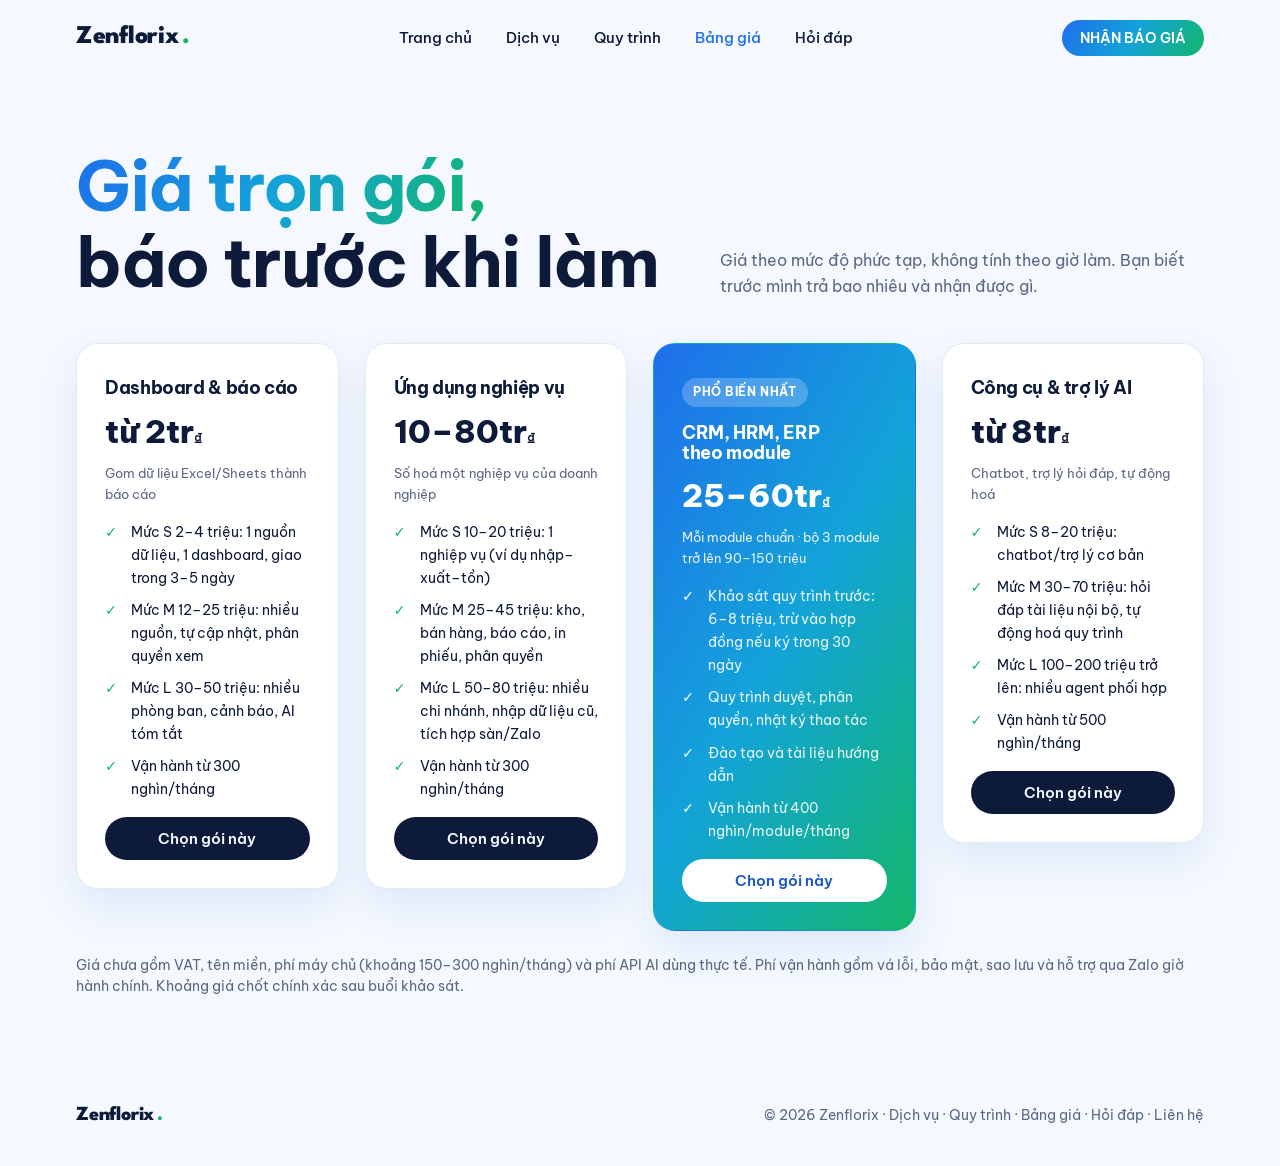
==== bang-gia/index.html @ f081258b "Tách website thành các trang riêng, cập nhật SĐT và email thật Co-Authored-By: Claude Sonnet 5.5 <no" ====
<!doctype html>
<html lang="vi">
<head>
<meta charset="utf-8">
<meta name="viewport" content="width=device-width, initial-scale=1, viewport-fit=cover">
<title>Bảng giá làm phần mềm cho doanh nghiệp, từ 2 triệu | Zenflorix</title>
<meta name="claude:viewport-fit-sides" content="cover">
<meta name="description" content="Bảng giá Zenflorix: dashboard từ 2 triệu, ứng dụng nghiệp vụ 10–80 triệu, CRM/HRM/ERP theo module 25–60 triệu, công cụ AI từ 8 triệu. Báo giá trước khi làm, chưa gồm VAT.">
<meta name="robots" content="index, follow, max-image-preview:large">
<meta name="theme-color" content="#1F6FEB">
<link rel="canonical" href="https://io.zenflorix.com/bang-gia/">
<link rel="icon" href="data:image/svg+xml,%3Csvg xmlns='http://www.w3.org/2000/svg' viewBox='0 0 64 64'%3E%3Cdefs%3E%3ClinearGradient id='g' x1='0' y1='0' x2='1' y2='1'%3E%3Cstop offset='0' stop-color='%231F6FEB'/%3E%3Cstop offset='1' stop-color='%2312B76A'/%3E%3C/linearGradient%3E%3C/defs%3E%3Crect width='64' height='64' rx='14' fill='url(%23g)'/%3E%3Ctext x='32' y='46' font-family='Arial' font-weight='800' font-size='40' text-anchor='middle' fill='white'%3EZ%3C/text%3E%3C/svg%3E">
<meta property="og:type" content="website">
<meta property="og:locale" content="vi_VN">
<meta property="og:site_name" content="Zenflorix">
<meta property="og:title" content="Bảng giá làm phần mềm cho doanh nghiệp, từ 2 triệu | Zenflorix">
<meta property="og:description" content="Bảng giá Zenflorix: dashboard từ 2 triệu, ứng dụng nghiệp vụ 10–80 triệu, CRM/HRM/ERP theo module 25–60 triệu, công cụ AI từ 8 triệu. Báo giá trước khi làm, chưa gồm VAT.">
<meta property="og:url" content="https://io.zenflorix.com/bang-gia/">
<meta property="og:image" content="https://io.zenflorix.com/zenflorix-logo.png">
<meta name="twitter:card" content="summary">
<meta name="twitter:title" content="Bảng giá làm phần mềm cho doanh nghiệp, từ 2 triệu | Zenflorix">
<meta name="twitter:description" content="Bảng giá Zenflorix: dashboard từ 2 triệu, ứng dụng nghiệp vụ 10–80 triệu, CRM/HRM/ERP theo module 25–60 triệu, công cụ AI từ 8 triệu. Báo giá trước khi làm, chưa gồm VAT.">
<meta name="twitter:image" content="https://io.zenflorix.com/zenflorix-logo.png">
<script type="application/ld+json">{"@context": "https://schema.org", "@type": "Organization", "name": "Zenflorix", "legalName": "Công ty TNHH Zenflorix", "url": "https://io.zenflorix.com/", "logo": "https://io.zenflorix.com/zenflorix-logo.png", "email": "zenflorix@gmail.com", "telephone": "+84989986590", "address": {"@type": "PostalAddress", "addressLocality": "Hà Nội", "addressCountry": "VN"}, "contactPoint": {"@type": "ContactPoint", "contactType": "sales", "telephone": "+84989986590", "email": "zenflorix@gmail.com", "areaServed": "VN", "availableLanguage": "Vietnamese"}}</script>
<script type="application/ld+json">{"@context": "https://schema.org", "@type": "BreadcrumbList", "itemListElement": [{"@type": "ListItem", "position": 1, "name": "Trang chủ", "item": "https://io.zenflorix.com/"}, {"@type": "ListItem", "position": 2, "name": "Bảng giá", "item": "https://io.zenflorix.com/bang-gia/"}]}</script>
<link rel="preconnect" href="https://fonts.googleapis.com">
<link rel="preconnect" href="https://fonts.gstatic.com" crossorigin>
<link rel="stylesheet" href="https://fonts.googleapis.com/css2?family=Be+Vietnam+Pro:wght@400;500;600;700;800&family=League+Spartan:wght@800&display=swap">
<link rel="stylesheet" href="/style.css">
</head>
<body>
<header class="top">
  <div class="wrap">
    <a class="logo" href="/" aria-label="Zenflorix, về trang chủ">Zenflorix<span class="dot">.</span></a>
    <nav class="links" aria-label="Điều hướng chính">
      <a href="/">Trang chủ</a>
      <a href="/dich-vu/">Dịch vụ</a>
      <a href="/quy-trinh/">Quy trình</a>
      <a href="/bang-gia/" class="active" aria-current="page">Bảng giá</a>
      <a href="/hoi-dap/">Hỏi đáp</a>
    </nav>
    <a class="btn btn-brand btn-sm" href="/lien-he/">NHẬN BÁO GIÁ</a>
  </div>
</header>
<main id="top">
  <section id="bang-gia">
    <div class="wrap">
      <div class="head-row">
        <h1 class="big"><span class="o">Giá trọn gói,</span><br>báo trước khi làm</h1>
        <p>Giá theo mức độ phức tạp, không tính theo giờ làm. Bạn biết trước mình trả bao nhiêu và nhận được gì.</p>
      </div>
      <div class="plans">
        <article class="folder plan">
          <h3>Dashboard &amp; báo cáo</h3>
          <div class="price">từ 2tr<small>₫</small></div>
          <div class="meta">Gom dữ liệu Excel/Sheets thành báo cáo</div>
          <ul><li>Mức S 2–4 triệu: 1 nguồn dữ liệu, 1 dashboard, giao trong 3–5 ngày</li><li>Mức M 12–25 triệu: nhiều nguồn, tự cập nhật, phân quyền xem</li><li>Mức L 30–50 triệu: nhiều phòng ban, cảnh báo, AI tóm tắt</li><li>Vận hành từ 300 nghìn/tháng</li></ul>
          <a class="btn btn-dark" href="/lien-he/">Chọn gói này</a>
        </article>
        <article class="folder plan">
          <h3>Ứng dụng nghiệp vụ</h3>
          <div class="price">10–80tr<small>₫</small></div>
          <div class="meta">Số hoá một nghiệp vụ của doanh nghiệp</div>
          <ul><li>Mức S 10–20 triệu: 1 nghiệp vụ (ví dụ nhập–xuất–tồn)</li><li>Mức M 25–45 triệu: kho, bán hàng, báo cáo, in phiếu, phân quyền</li><li>Mức L 50–80 triệu: nhiều chi nhánh, nhập dữ liệu cũ, tích hợp sàn/Zalo</li><li>Vận hành từ 300 nghìn/tháng</li></ul>
          <a class="btn btn-dark" href="/lien-he/">Chọn gói này</a>
        </article>
        <article class="folder plan hot">
          <span class="tag">Phổ biến nhất</span>
          <h3>CRM, HRM, ERP theo module</h3>
          <div class="price">25–60tr<small>₫</small></div>
          <div class="meta">Mỗi module chuẩn · bộ 3 module trở lên 90–150 triệu</div>
          <ul><li>Khảo sát quy trình trước: 6–8 triệu, trừ vào hợp đồng nếu ký trong 30 ngày</li><li>Quy trình duyệt, phân quyền, nhật ký thao tác</li><li>Đào tạo và tài liệu hướng dẫn</li><li>Vận hành từ 400 nghìn/module/tháng</li></ul>
          <a class="btn" href="/lien-he/">Chọn gói này</a>
        </article>
        <article class="folder plan">
          <h3>Công cụ &amp; trợ lý AI</h3>
          <div class="price">từ 8tr<small>₫</small></div>
          <div class="meta">Chatbot, trợ lý hỏi đáp, tự động hoá</div>
          <ul><li>Mức S 8–20 triệu: chatbot/trợ lý cơ bản</li><li>Mức M 30–70 triệu: hỏi đáp tài liệu nội bộ, tự động hoá quy trình</li><li>Mức L 100–200 triệu trở lên: nhiều agent phối hợp</li><li>Vận hành từ 500 nghìn/tháng</li></ul>
          <a class="btn btn-dark" href="/lien-he/">Chọn gói này</a>
        </article>
      </div>
      <p class="note">Giá chưa gồm VAT, tên miền, phí máy chủ (khoảng 150–300 nghìn/tháng) và phí API AI dùng thực tế. Phí vận hành gồm vá lỗi, bảo mật, sao lưu và hỗ trợ qua Zalo giờ hành chính. Khoảng giá chốt chính xác sau buổi khảo sát.</p>
    </div>
  </section>
</main>

<footer>
  <div class="wrap">
    <span class="logo">Zenflorix<span class="dot">.</span></span>
    <span>© 2026 Zenflorix · <a href="/dich-vu/">Dịch vụ</a> · <a href="/quy-trinh/">Quy trình</a> · <a href="/bang-gia/">Bảng giá</a> · <a href="/hoi-dap/">Hỏi đáp</a> · <a href="/lien-he/">Liên hệ</a></span>
  </div>
</footer>
</body>
</html>
---- style.css ----
.sr-only { position: absolute; width: 1px; height: 1px; margin: -1px; padding: 0; overflow: hidden; clip: rect(0 0 0 0); white-space: nowrap; border: 0; }
html { color-scheme: light; } body { margin: 0; } img { max-width: 100%; } [hidden] { display: none !important; }
/* Layout: nền trắng xanh nhạt kiểu công nghệ; dải chuyển màu xanh dương → xanh lá là điểm nhấn; hero chia đôi với bảng theo dõi dự án, trợ lý AI và các nhãn nổi */
:root {
  --bg: #F5F9FF;
  --surface: #FFFFFF;
  --ink: #0E1A3A;
  --muted: #5A6785;
  --line: #E1EAF6;
  --blue: #1F6FEB;
  --green: #12B76A;
  --brand: #1F6FEB;
  --brand-deep: #1857C4;
  --brand-soft: #E6F0FF;
  --on-brand: #FFFFFF;
  --grad: linear-gradient(120deg, #1F6FEB 0%, #13A3D9 50%, #12B76A 100%);
  --warn: #F5A524;
  --shadow: rgba(31, 92, 190, 0.10);
  --glow-blue: rgba(31, 111, 235, 0.16);
  --glow-green: rgba(18, 183, 106, 0.18);
  --orbit: #9CC2F5;
  --plat-ring: #6EE7B7;
  --screen-frame: #E8EEF7;
  --ok: #12B76A;
  --font: "Be Vietnam Pro", system-ui, -apple-system, "Segoe UI", sans-serif;
  --logo: "League Spartan", "Be Vietnam Pro", system-ui, sans-serif;
  --r: 22px;
}
@media (prefers-color-scheme: dark) {
  :root:not([data-theme="light"]) {
    --bg: #0A1226; --surface: #121D38; --ink: #EAF1FF; --muted: #A3B1CF; --line: #22314F;
    --blue: #5B9BFF; --green: #34D399; --brand: #5B9BFF; --brand-deep: #4A86F0; --brand-soft: #18284A; --on-brand: #FFFFFF;
    --grad: linear-gradient(120deg, #3B82F6 0%, #0EA5C9 50%, #10B981 100%);
    --shadow: rgba(0, 0, 0, 0.45); --glow-blue: rgba(91, 155, 255, 0.18); --glow-green: rgba(52, 211, 153, 0.14);
    --orbit: #2F4D80; --plat-ring: #10B981; --screen-frame: #1C2A4A; --ok: #34D399;
    color-scheme: dark;
  }
}
:root[data-theme="dark"] {
  --bg: #0A1226; --surface: #121D38; --ink: #EAF1FF; --muted: #A3B1CF; --line: #22314F;
  --blue: #5B9BFF; --green: #34D399; --brand: #5B9BFF; --brand-deep: #4A86F0; --brand-soft: #18284A; --on-brand: #FFFFFF;
  --grad: linear-gradient(120deg, #3B82F6 0%, #0EA5C9 50%, #10B981 100%);
  --shadow: rgba(0, 0, 0, 0.45); --glow-blue: rgba(91, 155, 255, 0.18); --glow-green: rgba(52, 211, 153, 0.14);
  --orbit: #2F4D80; --plat-ring: #10B981; --screen-frame: #1C2A4A; --ok: #34D399;
  color-scheme: dark;
}

* { box-sizing: border-box; }
html { scroll-behavior: smooth; }
@media (prefers-reduced-motion: reduce) { html { scroll-behavior: auto; } *, *::before, *::after { transition: none !important; animation: none !important; } }
body { background: var(--bg); color: var(--ink); font-family: var(--font); font-size: 16px; line-height: 1.6; overflow-x: hidden; }
body::before { content: ""; position: fixed; inset: 0 0 auto; height: env(safe-area-inset-top, 0px); z-index: 30; background: var(--bg); }
a { color: inherit; }
:focus-visible { outline: 2px solid var(--brand); outline-offset: 3px; border-radius: 6px; }
h1, h2, h3 { margin: 0; line-height: 1.1; text-wrap: balance; letter-spacing: -0.02em; }
p { margin: 0; }

.wrap { max-width: 1160px; margin: 0 auto; padding-left: max(16px, env(safe-area-inset-left, 0px)); padding-right: max(16px, env(safe-area-inset-right, 0px)); }
section { padding-block: 72px; }
.o { background: var(--grad); -webkit-background-clip: text; background-clip: text; color: transparent; }
.kicker { font-size: 0.82rem; font-weight: 600; letter-spacing: 0.08em; text-transform: uppercase; color: var(--brand); }
.caps { text-transform: uppercase; font-weight: 500; font-size: clamp(1.25rem, 2.2vw, 1.6rem); line-height: 1.3; letter-spacing: 0.01em; }
.caps b { font-weight: 800; }
.big { font-size: clamp(2.3rem, 5.4vw, 4.3rem); font-weight: 700; }
.muted { color: var(--muted); }

/* Buttons */
.btn { display: inline-flex; align-items: center; justify-content: center; gap: 8px; padding: 12px 22px; border-radius: 999px; font: 600 0.95rem var(--font); text-decoration: none; border: 0; cursor: pointer; transition: transform .15s ease, background .15s ease; }
.btn:hover { transform: translateY(-1px); }
.btn-brand { background: var(--grad); color: #FFFFFF; }
.btn-brand:hover { filter: brightness(1.06); }
.btn-dark { background: var(--ink); color: var(--bg); }
.btn-line { background: transparent; color: var(--ink); box-shadow: inset 0 0 0 1.5px var(--ink); }
.btn-sm { padding: 9px 18px; font-size: 0.86rem; }

/* Header */
header.top { position: sticky; top: env(safe-area-inset-top, 0px); z-index: 20; background: color-mix(in srgb, var(--bg) 90%, transparent); backdrop-filter: blur(10px); }
header.top .wrap { display: flex; align-items: center; justify-content: space-between; gap: 16px; height: 76px; }
.logo { text-decoration: none; font-family: var(--logo); font-weight: 800; font-size: 1.6rem; letter-spacing: -0.01em; line-height: 1; display: inline-flex; align-items: baseline; }
.logo .dot { color: var(--green); margin-left: 0.14em; }
nav.links { display: flex; gap: 34px; font-size: 0.92rem; font-weight: 500; }
nav.links a { text-decoration: none; }
nav.links a:hover, nav.links a.active { color: var(--brand); }
@media (max-width: 860px) { nav.links { display: none; } }

/* Card: thẻ trắng bo tròn, viền mảnh, bóng xanh nhạt */
.folder { position: relative; background: var(--card, var(--surface)); border-radius: var(--r); border: 1px solid var(--line); box-shadow: 0 18px 40px var(--shadow); }
.hot, .contact-box { --card: var(--grad); border-color: transparent; }

/* Hero */
.hero { position: relative; padding-block: 36px 40px; overflow: hidden; }
.hero::before { content: ""; position: absolute; width: 620px; height: 620px; right: -160px; top: -220px; border-radius: 50%; background: radial-gradient(circle, var(--glow-blue), transparent 68%); pointer-events: none; }
.hero::after { content: ""; position: absolute; width: 420px; height: 420px; left: -200px; bottom: -120px; border-radius: 50%; background: radial-gradient(circle, var(--glow-green), transparent 70%); pointer-events: none; }
.hero-grid { position: relative; z-index: 1; display: grid; grid-template-columns: 0.95fr 1.05fr; gap: 32px 40px; align-items: center; }
.hero-copy { display: grid; gap: 18px; min-width: 0; }
.mega { font-size: clamp(3.6rem, 9vw, 7rem); font-weight: 800; line-height: 0.95; letter-spacing: -0.04em; }
.mega .g { background: var(--grad); -webkit-background-clip: text; background-clip: text; color: transparent; }
.bar { width: 88px; height: 6px; border-radius: 6px; background: var(--green); }
.hero h1.sub { font-size: clamp(1.6rem, 3vw, 2.3rem); font-weight: 600; line-height: 1.25; letter-spacing: -0.01em; }
.hero h1.sub em { font-style: normal; color: var(--green); }
.hero-copy > p { color: var(--muted); font-size: 1.06rem; max-width: 44ch; }
.hero-copy .cta { display: flex; flex-wrap: wrap; gap: 10px; }

.stage { position: relative; min-width: 0; aspect-ratio: 1 / 0.86; max-width: 100%; }
.orbit { position: absolute; inset: 2% 4% 22% 10%; border: 2px dotted var(--orbit); border-radius: 50%; }
.dots { position: absolute; right: 2%; top: 0; width: 120px; height: 70px; background-image: radial-gradient(var(--green) 1.6px, transparent 1.8px); background-size: 16px 16px; opacity: 0.55; }
.monitor { position: absolute; left: 22%; right: 13%; top: 17%; aspect-ratio: 1.55; background: var(--screen-frame); border-radius: 18px; padding: 10px; box-shadow: 0 30px 60px var(--shadow); }
.monitor::after { content: ""; position: absolute; left: 42%; right: 42%; bottom: -26px; height: 26px; background: linear-gradient(var(--screen-frame), var(--line)); border-radius: 0 0 6px 6px; }
.screen { height: 100%; background: var(--surface); border-radius: 10px; display: grid; grid-template-columns: 1.3fr 1fr; gap: 8px; padding: 10px; font-size: clamp(0.5rem, 0.95vw, 0.72rem); }
.panel { background: var(--bg); border-radius: 8px; padding: 8px 10px; display: grid; align-content: start; gap: 4px; min-width: 0; }
.panel b { font-weight: 600; }
.ok-dot { display: inline-flex; align-items: center; gap: 5px; color: var(--green); font-weight: 600; }
.ok-dot::before { content: ""; width: 7px; height: 7px; border-radius: 50%; background: var(--green); }
.panel svg { width: 100%; height: auto; }
.big-num { display: flex; align-items: baseline; gap: 8px; }
.big-num strong { font-size: 2.1em; line-height: 1; }
.big-num span { color: var(--blue); font-weight: 600; }
.rows { display: grid; gap: 4px; }
.rows div { white-space: nowrap; display: flex; justify-content: space-between; gap: 6px; background: var(--bg); border-radius: 6px; padding: 5px 8px; }
.rows i { display: inline-block; width: 7px; height: 7px; border-radius: 50%; margin-right: 5px; }
.platform { position: absolute; left: 12%; right: 4%; bottom: 6%; height: 22%; border-radius: 50%; background: radial-gradient(ellipse at 50% 40%, var(--surface) 55%, var(--line) 75%); box-shadow: 0 0 0 3px var(--plat-ring), 0 14px 40px var(--glow-green), 0 0 60px var(--glow-blue); }
.pill { position: absolute; display: inline-flex; align-items: center; gap: 8px; padding: 9px 16px 9px 10px; border-radius: 999px; background: var(--surface); box-shadow: 0 10px 26px var(--shadow); font-weight: 600; font-size: clamp(0.72rem, 1.2vw, 0.92rem); white-space: nowrap; z-index: 3; }
.pill svg { width: 20px; height: 20px; }
.pill.p1 { left: 8%; top: 10%; color: var(--ink); } .pill.p1 svg { color: var(--green); }
.pill.p2 { left: 50%; top: 2%; } .pill.p2 svg { color: var(--blue); }
.pill.p3 { right: 0; top: 47%; } .pill.p3 svg { color: var(--green); }
.cloud { position: absolute; right: 4%; bottom: 20%; width: 64px; height: 64px; border-radius: 16px; background: var(--surface); box-shadow: 0 10px 26px var(--shadow); display: grid; place-items: center; z-index: 3; }
.cloud svg { width: 40px; height: 40px; }
.robot { position: absolute; left: 2%; bottom: 10%; width: 34%; z-index: 4; filter: drop-shadow(0 16px 24px var(--shadow)); animation: bob 4s ease-in-out infinite; }
@keyframes bob { 50% { transform: translateY(-8px); } }

.features { position: relative; z-index: 1; display: grid; grid-template-columns: repeat(5, 1fr); margin-top: 44px; }
.feat { display: grid; justify-items: center; text-align: center; gap: 10px; padding: 8px 12px; min-width: 0; }
.feat + .feat { border-left: 1px solid var(--line); }
.feat .ic { width: 60px; height: 60px; border-radius: 50%; background: var(--surface); box-shadow: 0 10px 24px var(--shadow); display: grid; place-items: center; }
.feat .ic svg { width: 28px; height: 28px; }
.feat:nth-child(odd) .ic svg { color: var(--blue); } .feat:nth-child(even) .ic svg { color: var(--green); }
.feat b { font-weight: 600; font-size: 0.95rem; line-height: 1.3; }
.feat::after { content: ""; width: 28px; height: 3px; border-radius: 3px; background: var(--blue); }
.feat:nth-child(even)::after { background: var(--green); }
.call { position: relative; z-index: 1; display: flex; align-items: center; justify-content: center; flex-wrap: wrap; gap: 14px 22px; margin: 40px auto 0; width: fit-content; max-width: 100%; padding: 12px 34px 12px 12px; border-radius: 999px; background: var(--surface); box-shadow: 0 16px 36px var(--shadow); text-decoration: none; }
.call .phone-ic { width: 52px; height: 52px; border-radius: 50%; background: var(--grad); display: grid; place-items: center; color: #fff; flex-shrink: 0; }
.call .phone-ic svg { width: 24px; height: 24px; }
.call strong { font-weight: 800; letter-spacing: 0.02em; text-transform: uppercase; }
.call .sep { width: 1px; height: 26px; background: var(--line); }
.call span.num { font-weight: 700; font-size: 1.2rem; color: var(--green); font-variant-numeric: tabular-nums; }
@media (max-width: 920px) {
  .hero-grid { grid-template-columns: 1fr; }
  .features { grid-template-columns: repeat(3, 1fr); row-gap: 24px; }
  .feat:nth-child(4) { border-left: 0; }
}
@media (max-width: 520px) {
  .features { grid-template-columns: repeat(2, 1fr); }
  .feat:nth-child(odd) { border-left: 0; } .feat:nth-child(4) { border-left: 1px solid var(--line); }
  .call { flex-wrap: nowrap; gap: 12px; padding-right: 20px; } .call .sep { display: none; } .call strong { font-size: 0.82rem; } .call span.num { font-size: 1rem; }
  .rows { display: none; } .feat:nth-child(5) { grid-column: 1 / -1; }
  .pill { padding: 6px 11px 6px 7px; } .pill svg { width: 16px; height: 16px; }
  .cloud { width: 46px; height: 46px; } .cloud svg { width: 28px; height: 28px; }
}

/* Services */
.svc-top { display: grid; grid-template-columns: 1fr 1fr 1.05fr; gap: 32px; align-items: center; }
.svc { padding: 34px 28px 30px; display: grid; gap: 12px; align-content: start; min-height: 230px; min-width: 0; text-decoration: none; }
.svc .arrow { width: 26px; height: 26px; color: var(--green); justify-self: end; margin-bottom: 8px; }
.svc h3 { font-size: 1.12rem; font-weight: 700; }
.svc p { font-size: 0.88rem; color: var(--muted); }
.svc.hot { color: var(--on-brand); }
.svc.hot p, .svc.hot .arrow { color: rgba(255, 255, 255, 0.88); }
.svc-text { display: grid; gap: 16px; justify-items: end; text-align: right; }
.svc-text p { color: var(--muted); font-size: 0.92rem; max-width: 40ch; }
.svc-more { display: grid; grid-template-columns: repeat(4, 1fr); gap: 24px; margin-top: 40px; }
.svc-more .svc { min-height: 0; }
@media (max-width: 980px) { .svc-top { grid-template-columns: 1fr 1fr; } .svc-text { grid-column: 1 / -1; grid-row: 1; justify-items: start; text-align: left; } .svc-more { grid-template-columns: 1fr 1fr; } }
@media (max-width: 560px) { .svc-top, .svc-more { grid-template-columns: 1fr; } }

/* Partner + process */
.partner { display: grid; grid-template-columns: 1fr 1.15fr; gap: 48px 64px; align-items: start; }
.partner > * { min-width: 0; }
.partner-left { display: grid; gap: 18px; }
.partner-left > p { color: var(--muted); max-width: 52ch; }
.compare { background: var(--surface); border-radius: 18px; overflow-x: auto; box-shadow: 0 14px 30px var(--shadow); margin-top: 8px; }
.compare table { width: 100%; border-collapse: collapse; font-size: 0.9rem; min-width: 400px; }
.compare th, .compare td { padding: 13px 18px; text-align: left; border-bottom: 1px solid var(--line); font-variant-numeric: tabular-nums; }
.compare tr:last-child td { border-bottom: 0; }
.compare th { font-size: 0.74rem; letter-spacing: 0.06em; text-transform: uppercase; color: var(--muted); font-weight: 600; }
.compare td:nth-child(3), .compare th:nth-child(3) { color: var(--green); font-weight: 700; }
.steps { list-style: none; margin: 28px 0 0; padding: 0; display: grid; gap: 14px; }
.step { display: grid; grid-template-columns: 52px 1fr auto; gap: 16px; align-items: center; background: var(--surface); border-radius: 16px; padding: 16px 20px; box-shadow: 0 10px 22px var(--shadow); }
.step-n { width: 52px; height: 52px; border-radius: 14px; background: var(--grad); color: #FFFFFF; display: grid; place-items: center; font-weight: 800; font-size: 1.1rem; }
.step h3 { font-size: 1rem; }
.step p { font-size: 0.86rem; color: var(--muted); }
.step time { font-size: 0.78rem; font-weight: 600; color: var(--brand); white-space: nowrap; }
@media (max-width: 920px) { .partner { grid-template-columns: 1fr; } }
@media (max-width: 520px) { .step { grid-template-columns: 44px 1fr; } .step-n { width: 44px; height: 44px; } .step time { grid-column: 2; } }

/* Pricing */
.head-row { display: flex; flex-wrap: wrap; justify-content: space-between; align-items: end; gap: 20px; margin-bottom: 44px; }
.head-row p { max-width: 44ch; color: var(--muted); }
.plans { display: grid; grid-template-columns: repeat(auto-fit, minmax(240px, 1fr)); gap: 26px; align-items: start; }
.plan { padding: 34px 28px 28px; display: grid; gap: 16px; min-width: 0; }
.plan.hot { color: var(--on-brand); }
.plan h3 { font-size: 1.15rem; }
.plan .price { font-size: 2rem; font-weight: 800; line-height: 1; font-variant-numeric: tabular-nums; }
.plan .price small { font-size: 0.85rem; font-weight: 500; }
.plan .meta { font-size: 0.82rem; color: var(--muted); }
.plan.hot .meta, .plan.hot li { color: rgba(255, 255, 255, 0.9); }
.plan ul { list-style: none; margin: 0; padding: 0; display: grid; gap: 9px; font-size: 0.9rem; }
.plan li { display: grid; grid-template-columns: 20px 1fr; gap: 6px; }
.plan li::before { content: "✓"; font-weight: 800; color: var(--green); }
.plan.hot li::before { color: var(--on-brand); }
.plan.hot .btn { background: #FFFFFF; color: #1857C4; }
.tag { justify-self: start; font-size: 0.72rem; font-weight: 700; letter-spacing: 0.05em; text-transform: uppercase; padding: 5px 11px; border-radius: 999px; background: rgba(255, 255, 255, 0.22); }
.note { margin-top: 24px; font-size: 0.85rem; color: var(--muted); }
@media (max-width: 920px) { .plans { grid-template-columns: 1fr; max-width: 520px; } }

/* FAQ */
.faq-grid { display: grid; grid-template-columns: 0.8fr 1.2fr; gap: 48px; align-items: start; }
.faq-grid > * { min-width: 0; }
.faq { display: grid; gap: 12px; }
.faq details { background: var(--surface); border-radius: 16px; padding: 18px 22px; box-shadow: 0 8px 18px var(--shadow); }
.faq summary { cursor: pointer; font-weight: 600; list-style: none; display: flex; justify-content: space-between; gap: 16px; }
.faq summary::-webkit-details-marker { display: none; }
.faq summary::after { content: "+"; flex-shrink: 0; width: 26px; height: 26px; border-radius: 8px; background: var(--brand-soft); color: var(--brand); display: grid; place-items: center; font-weight: 700; line-height: 1; }
.faq details[open] summary::after { content: "–"; background: var(--brand); color: var(--on-brand); }
.faq details p { margin-top: 10px; color: var(--muted); font-size: 0.94rem; }
@media (max-width: 920px) { .faq-grid { grid-template-columns: 1fr; gap: 28px; } }

/* Contact */
.contact-box { padding: 48px; display: grid; grid-template-columns: 1fr 1.1fr; gap: 44px; color: var(--on-brand); }
.contact-box > * { min-width: 0; }
.contact-box h2 { font-size: clamp(2rem, 4vw, 3rem); font-weight: 700; }
.contact-box .lead { margin-top: 14px; color: rgba(255, 255, 255, 0.88); }
.channels { display: grid; gap: 12px; margin-top: 26px; }
.channel { display: flex; justify-content: space-between; align-items: center; gap: 12px; padding: 13px 16px; border-radius: 14px; background: rgba(255, 255, 255, 0.16); }
.channel div { display: grid; min-width: 0; }
.channel span { font-size: 0.72rem; font-weight: 600; letter-spacing: 0.06em; text-transform: uppercase; opacity: 0.8; }
.channel b { user-select: all; overflow-wrap: anywhere; }
.copy { background: #FFFFFF; color: #1857C4; border: 0; border-radius: 8px; padding: 6px 12px; font: 600 0.78rem var(--font); cursor: pointer; flex-shrink: 0; }
form.brief { background: var(--surface); color: var(--ink); border-radius: 18px; padding: 26px; display: grid; gap: 14px; }
.field { display: grid; gap: 6px; }
.field label { font-size: 0.85rem; font-weight: 600; }
.field input, .field select, .field textarea { font: inherit; font-size: 0.95rem; color: var(--ink); background: var(--bg); border: 1px solid var(--line); border-radius: 10px; padding: 11px 13px; width: 100%; }
.field textarea { min-height: 100px; resize: vertical; }
.row2 { display: grid; grid-template-columns: 1fr 1fr; gap: 12px; }
.form-msg { font-size: 0.9rem; color: var(--ok); }
@media (max-width: 920px) { .contact-box { grid-template-columns: 1fr; padding: 32px 22px; } }
@media (max-width: 520px) { .row2 { grid-template-columns: 1fr; } }

footer { padding-block: 34px 40px; font-size: 0.86rem; color: var(--muted); }
footer .wrap { display: flex; flex-wrap: wrap; justify-content: space-between; align-items: center; gap: 14px; }
footer .logo { font-size: 1.25rem; color: var(--ink); }
@media (max-width: 600px) { section { padding-block: 56px; } }
footer a { color: inherit; text-decoration: none; } footer a:hover { color: var(--brand); text-decoration: underline; }
.channel b a { color: inherit; text-decoration: none; }
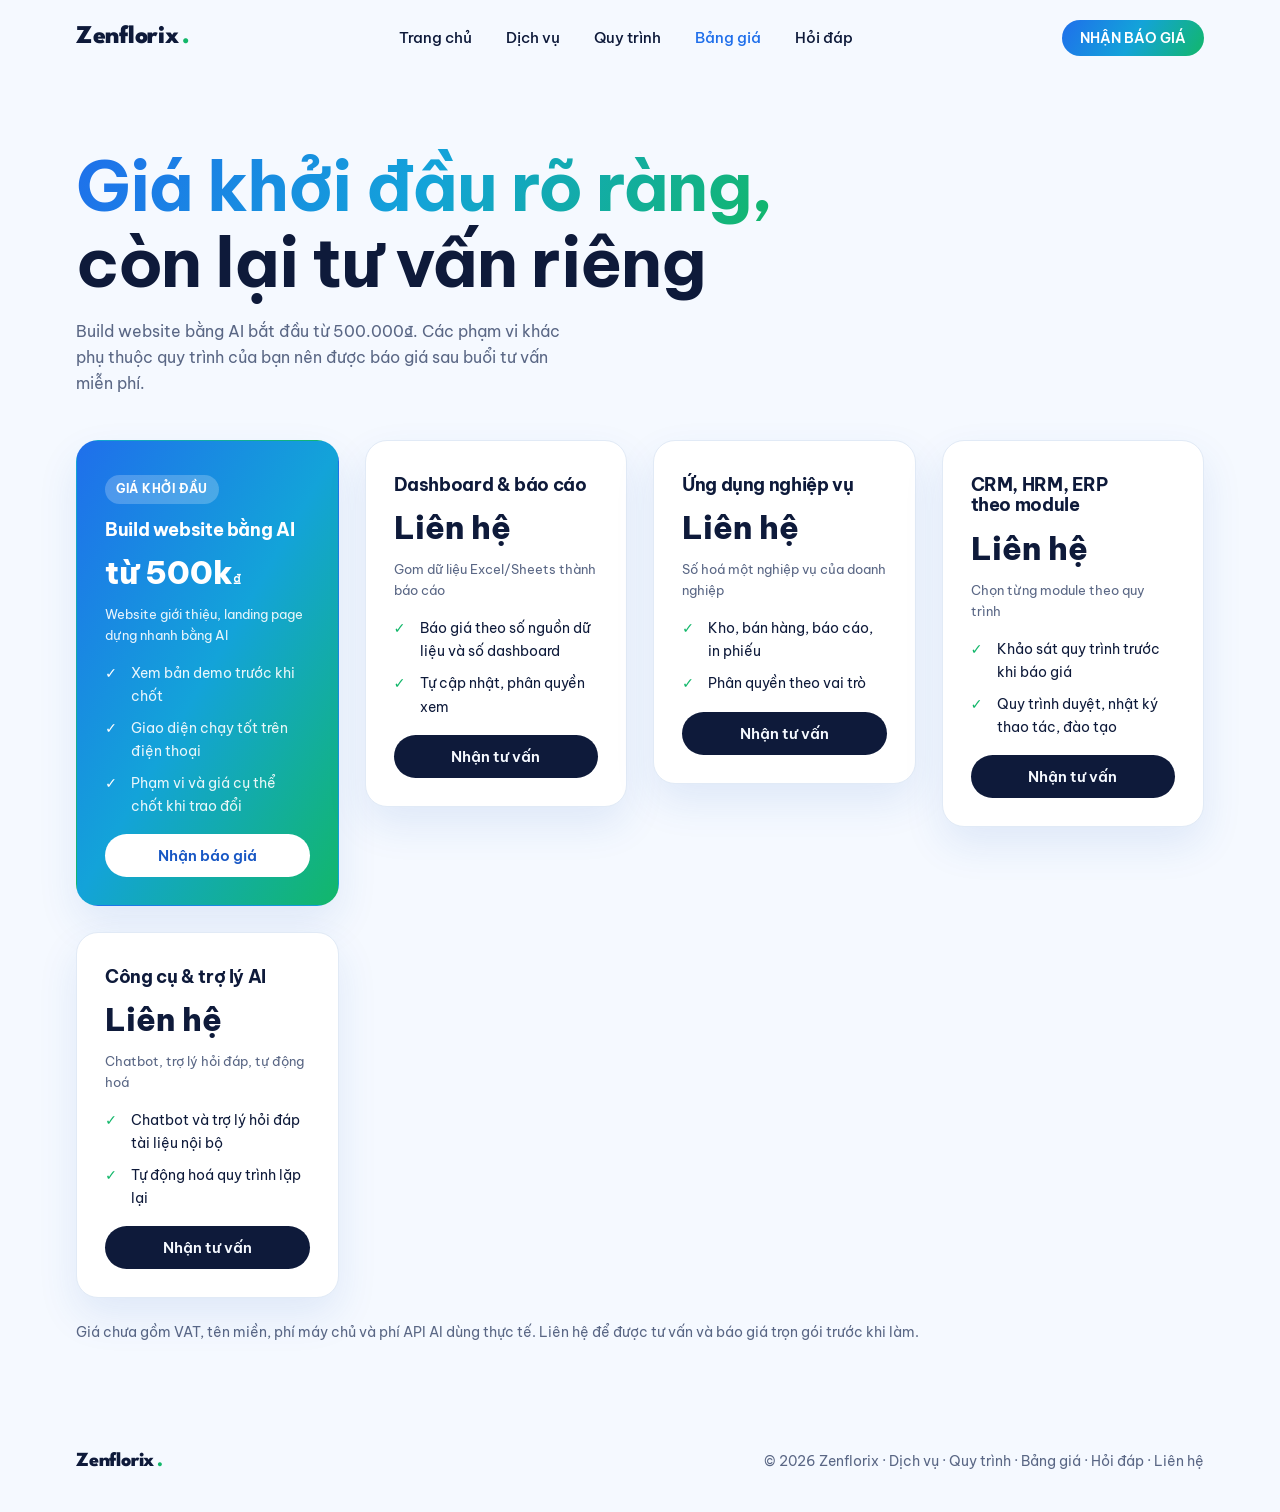
==== commit 93c50b95: "Bảng giá: chỉ ghi giá khởi đầu build website AI từ 500k, các phạm vi khác liên hệ tư vấn Co-Authored" ====
--- a/bang-gia/index.html
+++ b/bang-gia/index.html
@@ -3,9 +3,9 @@
 <head>
 <meta charset="utf-8">
 <meta name="viewport" content="width=device-width, initial-scale=1, viewport-fit=cover">
-<title>Bảng giá làm phần mềm cho doanh nghiệp, từ 2 triệu | Zenflorix</title>
+<title>Bảng giá build website AI từ 500k | Zenflorix</title>
 <meta name="claude:viewport-fit-sides" content="cover">
-<meta name="description" content="Bảng giá Zenflorix: dashboard từ 2 triệu, ứng dụng nghiệp vụ 10–80 triệu, CRM/HRM/ERP theo module 25–60 triệu, công cụ AI từ 8 triệu. Báo giá trước khi làm, chưa gồm VAT.">
+<meta name="description" content="Zenflorix build website bằng AI từ 500.000đ. Các dịch vụ khác (ứng dụng nghiệp vụ, CRM/HRM/ERP, chatbot AI, tích hợp) báo giá riêng sau khi tư vấn miễn phí.">
 <meta name="robots" content="index, follow, max-image-preview:large">
 <meta name="theme-color" content="#1F6FEB">
 <link rel="canonical" href="https://io.zenflorix.com/bang-gia/">
@@ -13,13 +13,13 @@
 <meta property="og:type" content="website">
 <meta property="og:locale" content="vi_VN">
 <meta property="og:site_name" content="Zenflorix">
-<meta property="og:title" content="Bảng giá làm phần mềm cho doanh nghiệp, từ 2 triệu | Zenflorix">
-<meta property="og:description" content="Bảng giá Zenflorix: dashboard từ 2 triệu, ứng dụng nghiệp vụ 10–80 triệu, CRM/HRM/ERP theo module 25–60 triệu, công cụ AI từ 8 triệu. Báo giá trước khi làm, chưa gồm VAT.">
+<meta property="og:title" content="Bảng giá build website AI từ 500k | Zenflorix">
+<meta property="og:description" content="Zenflorix build website bằng AI từ 500.000đ. Các dịch vụ khác (ứng dụng nghiệp vụ, CRM/HRM/ERP, chatbot AI, tích hợp) báo giá riêng sau khi tư vấn miễn phí.">
 <meta property="og:url" content="https://io.zenflorix.com/bang-gia/">
 <meta property="og:image" content="https://io.zenflorix.com/zenflorix-logo.png">
 <meta name="twitter:card" content="summary">
-<meta name="twitter:title" content="Bảng giá làm phần mềm cho doanh nghiệp, từ 2 triệu | Zenflorix">
-<meta name="twitter:description" content="Bảng giá Zenflorix: dashboard từ 2 triệu, ứng dụng nghiệp vụ 10–80 triệu, CRM/HRM/ERP theo module 25–60 triệu, công cụ AI từ 8 triệu. Báo giá trước khi làm, chưa gồm VAT.">
+<meta name="twitter:title" content="Bảng giá build website AI từ 500k | Zenflorix">
+<meta name="twitter:description" content="Zenflorix build website bằng AI từ 500.000đ. Các dịch vụ khác (ứng dụng nghiệp vụ, CRM/HRM/ERP, chatbot AI, tích hợp) báo giá riêng sau khi tư vấn miễn phí.">
 <meta name="twitter:image" content="https://io.zenflorix.com/zenflorix-logo.png">
 <script type="application/ld+json">{"@context": "https://schema.org", "@type": "Organization", "name": "Zenflorix", "legalName": "Công ty TNHH Zenflorix", "url": "https://io.zenflorix.com/", "logo": "https://io.zenflorix.com/zenflorix-logo.png", "email": "zenflorix@gmail.com", "telephone": "+84989986590", "address": {"@type": "PostalAddress", "addressLocality": "Hà Nội", "addressCountry": "VN"}, "contactPoint": {"@type": "ContactPoint", "contactType": "sales", "telephone": "+84989986590", "email": "zenflorix@gmail.com", "areaServed": "VN", "availableLanguage": "Vietnamese"}}</script>
 <script type="application/ld+json">{"@context": "https://schema.org", "@type": "BreadcrumbList", "itemListElement": [{"@type": "ListItem", "position": 1, "name": "Trang chủ", "item": "https://io.zenflorix.com/"}, {"@type": "ListItem", "position": 2, "name": "Bảng giá", "item": "https://io.zenflorix.com/bang-gia/"}]}</script>
@@ -46,41 +46,48 @@
   <section id="bang-gia">
     <div class="wrap">
       <div class="head-row">
-        <h1 class="big"><span class="o">Giá trọn gói,</span><br>báo trước khi làm</h1>
-        <p>Giá theo mức độ phức tạp, không tính theo giờ làm. Bạn biết trước mình trả bao nhiêu và nhận được gì.</p>
+        <h1 class="big"><span class="o">Giá khởi đầu rõ ràng,</span><br>còn lại tư vấn riêng</h1>
+        <p>Build website bằng AI bắt đầu từ 500.000₫. Các phạm vi khác phụ thuộc quy trình của bạn nên được báo giá sau buổi tư vấn miễn phí.</p>
       </div>
       <div class="plans">
+        <article class="folder plan hot">
+          <span class="tag">Giá khởi đầu</span>
+          <h3>Build website bằng AI</h3>
+          <div class="price">từ 500k<small>₫</small></div>
+          <div class="meta">Website giới thiệu, landing page dựng nhanh bằng AI</div>
+          <ul><li>Xem bản demo trước khi chốt</li><li>Giao diện chạy tốt trên điện thoại</li><li>Phạm vi và giá cụ thể chốt khi trao đổi</li></ul>
+          <a class="btn" href="/lien-he/">Nhận báo giá</a>
+        </article>
         <article class="folder plan">
           <h3>Dashboard &amp; báo cáo</h3>
-          <div class="price">từ 2tr<small>₫</small></div>
+          <div class="price">Liên hệ</div>
           <div class="meta">Gom dữ liệu Excel/Sheets thành báo cáo</div>
-          <ul><li>Mức S 2–4 triệu: 1 nguồn dữ liệu, 1 dashboard, giao trong 3–5 ngày</li><li>Mức M 12–25 triệu: nhiều nguồn, tự cập nhật, phân quyền xem</li><li>Mức L 30–50 triệu: nhiều phòng ban, cảnh báo, AI tóm tắt</li><li>Vận hành từ 300 nghìn/tháng</li></ul>
-          <a class="btn btn-dark" href="/lien-he/">Chọn gói này</a>
+          <ul><li>Báo giá theo số nguồn dữ liệu và số dashboard</li><li>Tự cập nhật, phân quyền xem</li></ul>
+          <a class="btn btn-dark" href="/lien-he/">Nhận tư vấn</a>
         </article>
         <article class="folder plan">
           <h3>Ứng dụng nghiệp vụ</h3>
-          <div class="price">10–80tr<small>₫</small></div>
+          <div class="price">Liên hệ</div>
           <div class="meta">Số hoá một nghiệp vụ của doanh nghiệp</div>
-          <ul><li>Mức S 10–20 triệu: 1 nghiệp vụ (ví dụ nhập–xuất–tồn)</li><li>Mức M 25–45 triệu: kho, bán hàng, báo cáo, in phiếu, phân quyền</li><li>Mức L 50–80 triệu: nhiều chi nhánh, nhập dữ liệu cũ, tích hợp sàn/Zalo</li><li>Vận hành từ 300 nghìn/tháng</li></ul>
-          <a class="btn btn-dark" href="/lien-he/">Chọn gói này</a>
+          <ul><li>Kho, bán hàng, báo cáo, in phiếu</li><li>Phân quyền theo vai trò</li></ul>
+          <a class="btn btn-dark" href="/lien-he/">Nhận tư vấn</a>
         </article>
-        <article class="folder plan hot">
-          <span class="tag">Phổ biến nhất</span>
+        <article class="folder plan">
           <h3>CRM, HRM, ERP theo module</h3>
-          <div class="price">25–60tr<small>₫</small></div>
-          <div class="meta">Mỗi module chuẩn · bộ 3 module trở lên 90–150 triệu</div>
-          <ul><li>Khảo sát quy trình trước: 6–8 triệu, trừ vào hợp đồng nếu ký trong 30 ngày</li><li>Quy trình duyệt, phân quyền, nhật ký thao tác</li><li>Đào tạo và tài liệu hướng dẫn</li><li>Vận hành từ 400 nghìn/module/tháng</li></ul>
-          <a class="btn" href="/lien-he/">Chọn gói này</a>
+          <div class="price">Liên hệ</div>
+          <div class="meta">Chọn từng module theo quy trình</div>
+          <ul><li>Khảo sát quy trình trước khi báo giá</li><li>Quy trình duyệt, nhật ký thao tác, đào tạo</li></ul>
+          <a class="btn btn-dark" href="/lien-he/">Nhận tư vấn</a>
         </article>
         <article class="folder plan">
           <h3>Công cụ &amp; trợ lý AI</h3>
-          <div class="price">từ 8tr<small>₫</small></div>
+          <div class="price">Liên hệ</div>
           <div class="meta">Chatbot, trợ lý hỏi đáp, tự động hoá</div>
-          <ul><li>Mức S 8–20 triệu: chatbot/trợ lý cơ bản</li><li>Mức M 30–70 triệu: hỏi đáp tài liệu nội bộ, tự động hoá quy trình</li><li>Mức L 100–200 triệu trở lên: nhiều agent phối hợp</li><li>Vận hành từ 500 nghìn/tháng</li></ul>
-          <a class="btn btn-dark" href="/lien-he/">Chọn gói này</a>
+          <ul><li>Chatbot và trợ lý hỏi đáp tài liệu nội bộ</li><li>Tự động hoá quy trình lặp lại</li></ul>
+          <a class="btn btn-dark" href="/lien-he/">Nhận tư vấn</a>
         </article>
       </div>
-      <p class="note">Giá chưa gồm VAT, tên miền, phí máy chủ (khoảng 150–300 nghìn/tháng) và phí API AI dùng thực tế. Phí vận hành gồm vá lỗi, bảo mật, sao lưu và hỗ trợ qua Zalo giờ hành chính. Khoảng giá chốt chính xác sau buổi khảo sát.</p>
+      <p class="note">Giá chưa gồm VAT, tên miền, phí máy chủ và phí API AI dùng thực tế. Liên hệ để được tư vấn và báo giá trọn gói trước khi làm.</p>
     </div>
   </section>
 </main>
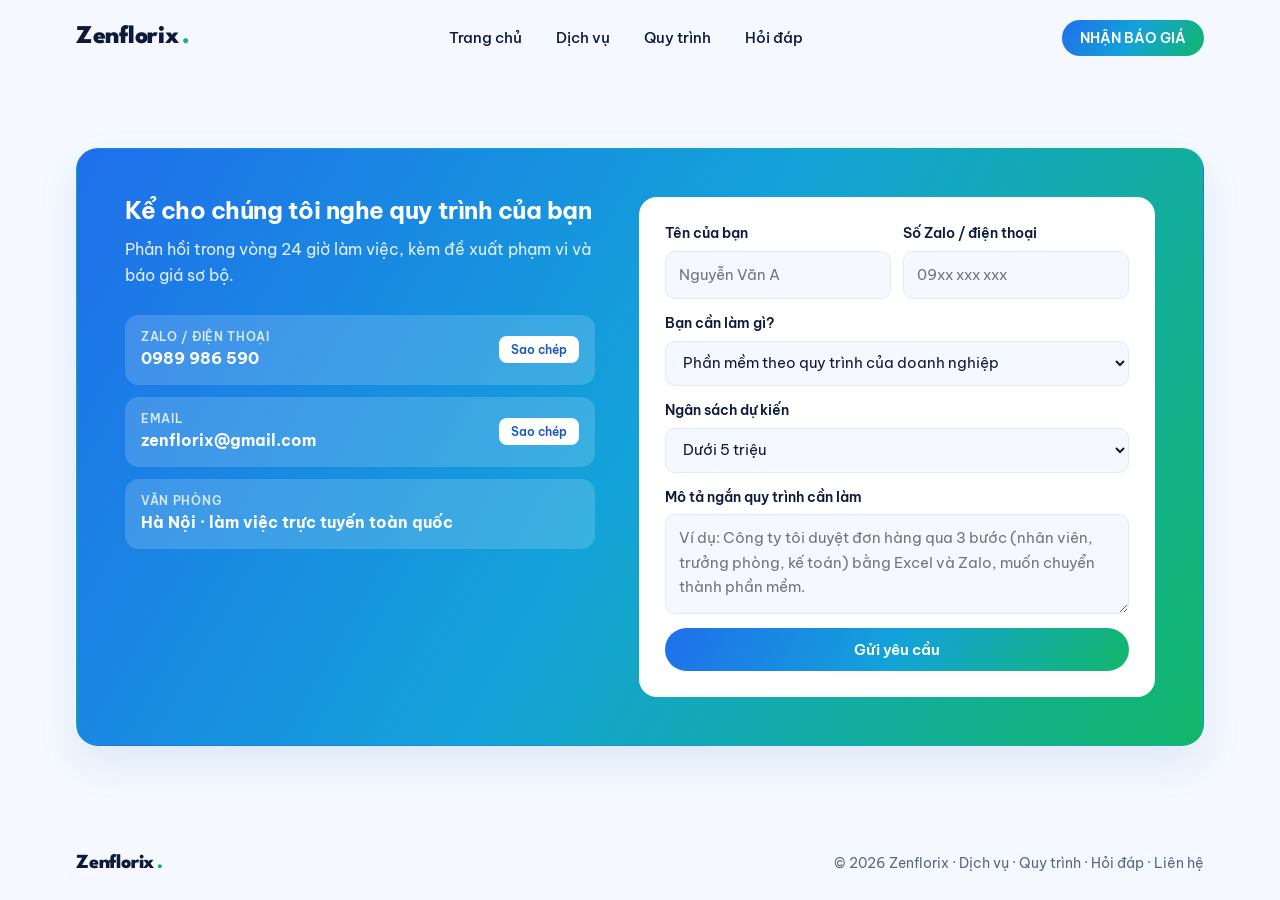
==== commit bbd5881f: "Bỏ trang Bảng giá, gỡ liên kết và chuyển hướng về trang Liên hệ Co-Authored-By: Claude Sonnet 5.5 <n" ====
--- a/bang-gia/index.html
+++ b/bang-gia/index.html
@@ -2,101 +2,13 @@
 <html lang="vi">
 <head>
 <meta charset="utf-8">
-<meta name="viewport" content="width=device-width, initial-scale=1, viewport-fit=cover">
-<title>Bảng giá build website AI từ 500k | Zenflorix</title>
-<meta name="claude:viewport-fit-sides" content="cover">
-<meta name="description" content="Zenflorix build website bằng AI từ 500.000đ. Các dịch vụ khác (ứng dụng nghiệp vụ, CRM/HRM/ERP, chatbot AI, tích hợp) báo giá riêng sau khi tư vấn miễn phí.">
-<meta name="robots" content="index, follow, max-image-preview:large">
-<meta name="theme-color" content="#1F6FEB">
-<link rel="canonical" href="https://io.zenflorix.com/bang-gia/">
-<link rel="icon" href="data:image/svg+xml,%3Csvg xmlns='http://www.w3.org/2000/svg' viewBox='0 0 64 64'%3E%3Cdefs%3E%3ClinearGradient id='g' x1='0' y1='0' x2='1' y2='1'%3E%3Cstop offset='0' stop-color='%231F6FEB'/%3E%3Cstop offset='1' stop-color='%2312B76A'/%3E%3C/linearGradient%3E%3C/defs%3E%3Crect width='64' height='64' rx='14' fill='url(%23g)'/%3E%3Ctext x='32' y='46' font-family='Arial' font-weight='800' font-size='40' text-anchor='middle' fill='white'%3EZ%3C/text%3E%3C/svg%3E">
-<meta property="og:type" content="website">
-<meta property="og:locale" content="vi_VN">
-<meta property="og:site_name" content="Zenflorix">
-<meta property="og:title" content="Bảng giá build website AI từ 500k | Zenflorix">
-<meta property="og:description" content="Zenflorix build website bằng AI từ 500.000đ. Các dịch vụ khác (ứng dụng nghiệp vụ, CRM/HRM/ERP, chatbot AI, tích hợp) báo giá riêng sau khi tư vấn miễn phí.">
-<meta property="og:url" content="https://io.zenflorix.com/bang-gia/">
-<meta property="og:image" content="https://io.zenflorix.com/zenflorix-logo.png">
-<meta name="twitter:card" content="summary">
-<meta name="twitter:title" content="Bảng giá build website AI từ 500k | Zenflorix">
-<meta name="twitter:description" content="Zenflorix build website bằng AI từ 500.000đ. Các dịch vụ khác (ứng dụng nghiệp vụ, CRM/HRM/ERP, chatbot AI, tích hợp) báo giá riêng sau khi tư vấn miễn phí.">
-<meta name="twitter:image" content="https://io.zenflorix.com/zenflorix-logo.png">
-<script type="application/ld+json">{"@context": "https://schema.org", "@type": "Organization", "name": "Zenflorix", "legalName": "Công ty TNHH Zenflorix", "url": "https://io.zenflorix.com/", "logo": "https://io.zenflorix.com/zenflorix-logo.png", "email": "zenflorix@gmail.com", "telephone": "+84989986590", "address": {"@type": "PostalAddress", "addressLocality": "Hà Nội", "addressCountry": "VN"}, "contactPoint": {"@type": "ContactPoint", "contactType": "sales", "telephone": "+84989986590", "email": "zenflorix@gmail.com", "areaServed": "VN", "availableLanguage": "Vietnamese"}}</script>
-<script type="application/ld+json">{"@context": "https://schema.org", "@type": "BreadcrumbList", "itemListElement": [{"@type": "ListItem", "position": 1, "name": "Trang chủ", "item": "https://io.zenflorix.com/"}, {"@type": "ListItem", "position": 2, "name": "Bảng giá", "item": "https://io.zenflorix.com/bang-gia/"}]}</script>
-<link rel="preconnect" href="https://fonts.googleapis.com">
-<link rel="preconnect" href="https://fonts.gstatic.com" crossorigin>
-<link rel="stylesheet" href="https://fonts.googleapis.com/css2?family=Be+Vietnam+Pro:wght@400;500;600;700;800&family=League+Spartan:wght@800&display=swap">
-<link rel="stylesheet" href="/style.css">
+<meta name="viewport" content="width=device-width, initial-scale=1">
+<title>Liên hệ để được tư vấn và báo giá | Zenflorix</title>
+<meta name="robots" content="noindex, follow">
+<link rel="canonical" href="https://io.zenflorix.com/lien-he/">
+<meta http-equiv="refresh" content="0; url=/lien-he/">
 </head>
 <body>
-<header class="top">
-  <div class="wrap">
-    <a class="logo" href="/" aria-label="Zenflorix, về trang chủ">Zenflorix<span class="dot">.</span></a>
-    <nav class="links" aria-label="Điều hướng chính">
-      <a href="/">Trang chủ</a>
-      <a href="/dich-vu/">Dịch vụ</a>
-      <a href="/quy-trinh/">Quy trình</a>
-      <a href="/bang-gia/" class="active" aria-current="page">Bảng giá</a>
-      <a href="/hoi-dap/">Hỏi đáp</a>
-    </nav>
-    <a class="btn btn-brand btn-sm" href="/lien-he/">NHẬN BÁO GIÁ</a>
-  </div>
-</header>
-<main id="top">
-  <section id="bang-gia">
-    <div class="wrap">
-      <div class="head-row">
-        <h1 class="big"><span class="o">Giá khởi đầu rõ ràng,</span><br>còn lại tư vấn riêng</h1>
-        <p>Build website bằng AI bắt đầu từ 500.000₫. Các phạm vi khác phụ thuộc quy trình của bạn nên được báo giá sau buổi tư vấn miễn phí.</p>
-      </div>
-      <div class="plans">
-        <article class="folder plan hot">
-          <span class="tag">Giá khởi đầu</span>
-          <h3>Build website bằng AI</h3>
-          <div class="price">từ 500k<small>₫</small></div>
-          <div class="meta">Website giới thiệu, landing page dựng nhanh bằng AI</div>
-          <ul><li>Xem bản demo trước khi chốt</li><li>Giao diện chạy tốt trên điện thoại</li><li>Phạm vi và giá cụ thể chốt khi trao đổi</li></ul>
-          <a class="btn" href="/lien-he/">Nhận báo giá</a>
-        </article>
-        <article class="folder plan">
-          <h3>Dashboard &amp; báo cáo</h3>
-          <div class="price">Liên hệ</div>
-          <div class="meta">Gom dữ liệu Excel/Sheets thành báo cáo</div>
-          <ul><li>Báo giá theo số nguồn dữ liệu và số dashboard</li><li>Tự cập nhật, phân quyền xem</li></ul>
-          <a class="btn btn-dark" href="/lien-he/">Nhận tư vấn</a>
-        </article>
-        <article class="folder plan">
-          <h3>Ứng dụng nghiệp vụ</h3>
-          <div class="price">Liên hệ</div>
-          <div class="meta">Số hoá một nghiệp vụ của doanh nghiệp</div>
-          <ul><li>Kho, bán hàng, báo cáo, in phiếu</li><li>Phân quyền theo vai trò</li></ul>
-          <a class="btn btn-dark" href="/lien-he/">Nhận tư vấn</a>
-        </article>
-        <article class="folder plan">
-          <h3>CRM, HRM, ERP theo module</h3>
-          <div class="price">Liên hệ</div>
-          <div class="meta">Chọn từng module theo quy trình</div>
-          <ul><li>Khảo sát quy trình trước khi báo giá</li><li>Quy trình duyệt, nhật ký thao tác, đào tạo</li></ul>
-          <a class="btn btn-dark" href="/lien-he/">Nhận tư vấn</a>
-        </article>
-        <article class="folder plan">
-          <h3>Công cụ &amp; trợ lý AI</h3>
-          <div class="price">Liên hệ</div>
-          <div class="meta">Chatbot, trợ lý hỏi đáp, tự động hoá</div>
-          <ul><li>Chatbot và trợ lý hỏi đáp tài liệu nội bộ</li><li>Tự động hoá quy trình lặp lại</li></ul>
-          <a class="btn btn-dark" href="/lien-he/">Nhận tư vấn</a>
-        </article>
-      </div>
-      <p class="note">Giá chưa gồm VAT, tên miền, phí máy chủ và phí API AI dùng thực tế. Liên hệ để được tư vấn và báo giá trọn gói trước khi làm.</p>
-    </div>
-  </section>
-</main>
-
-<footer>
-  <div class="wrap">
-    <span class="logo">Zenflorix<span class="dot">.</span></span>
-    <span>© 2026 Zenflorix · <a href="/dich-vu/">Dịch vụ</a> · <a href="/quy-trinh/">Quy trình</a> · <a href="/bang-gia/">Bảng giá</a> · <a href="/hoi-dap/">Hỏi đáp</a> · <a href="/lien-he/">Liên hệ</a></span>
-  </div>
-</footer>
+<p>Trang này đã chuyển. <a href="/lien-he/">Liên hệ Zenflorix để được tư vấn và báo giá</a>.</p>
 </body>
 </html>
